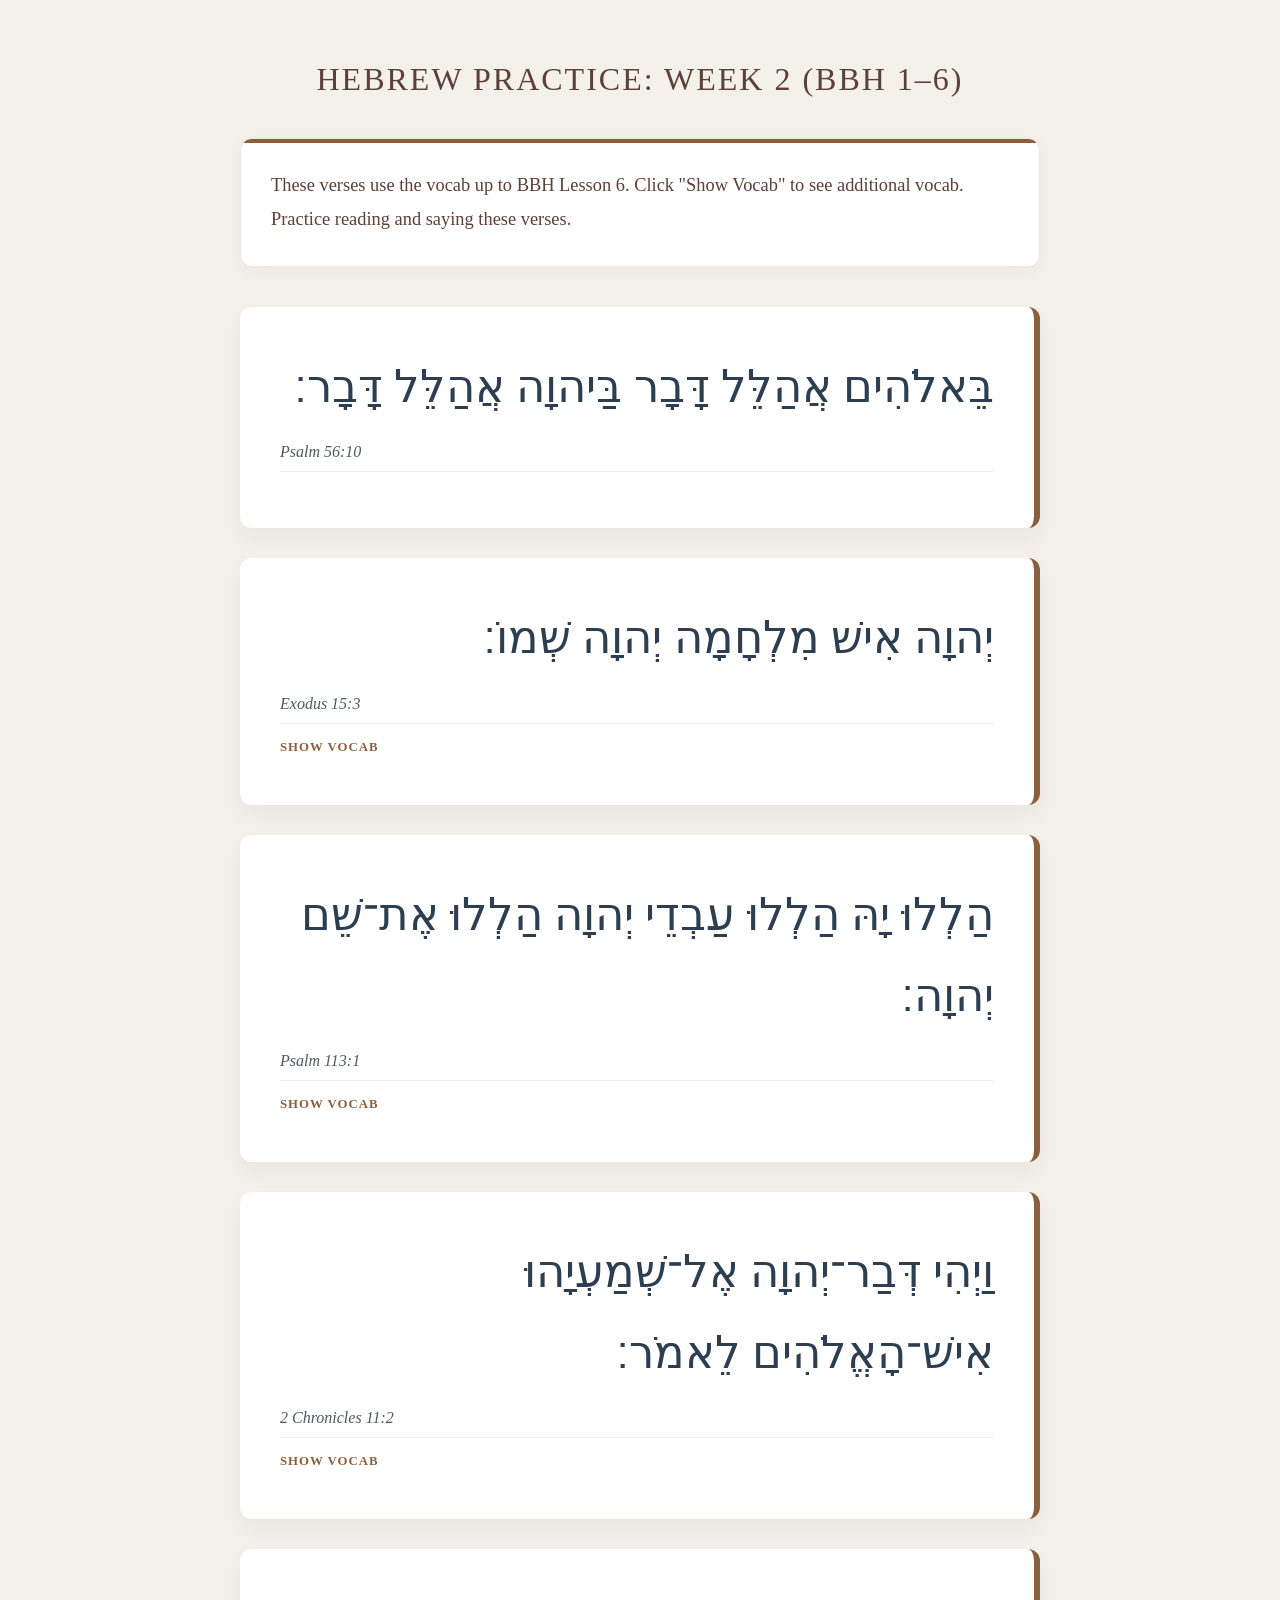
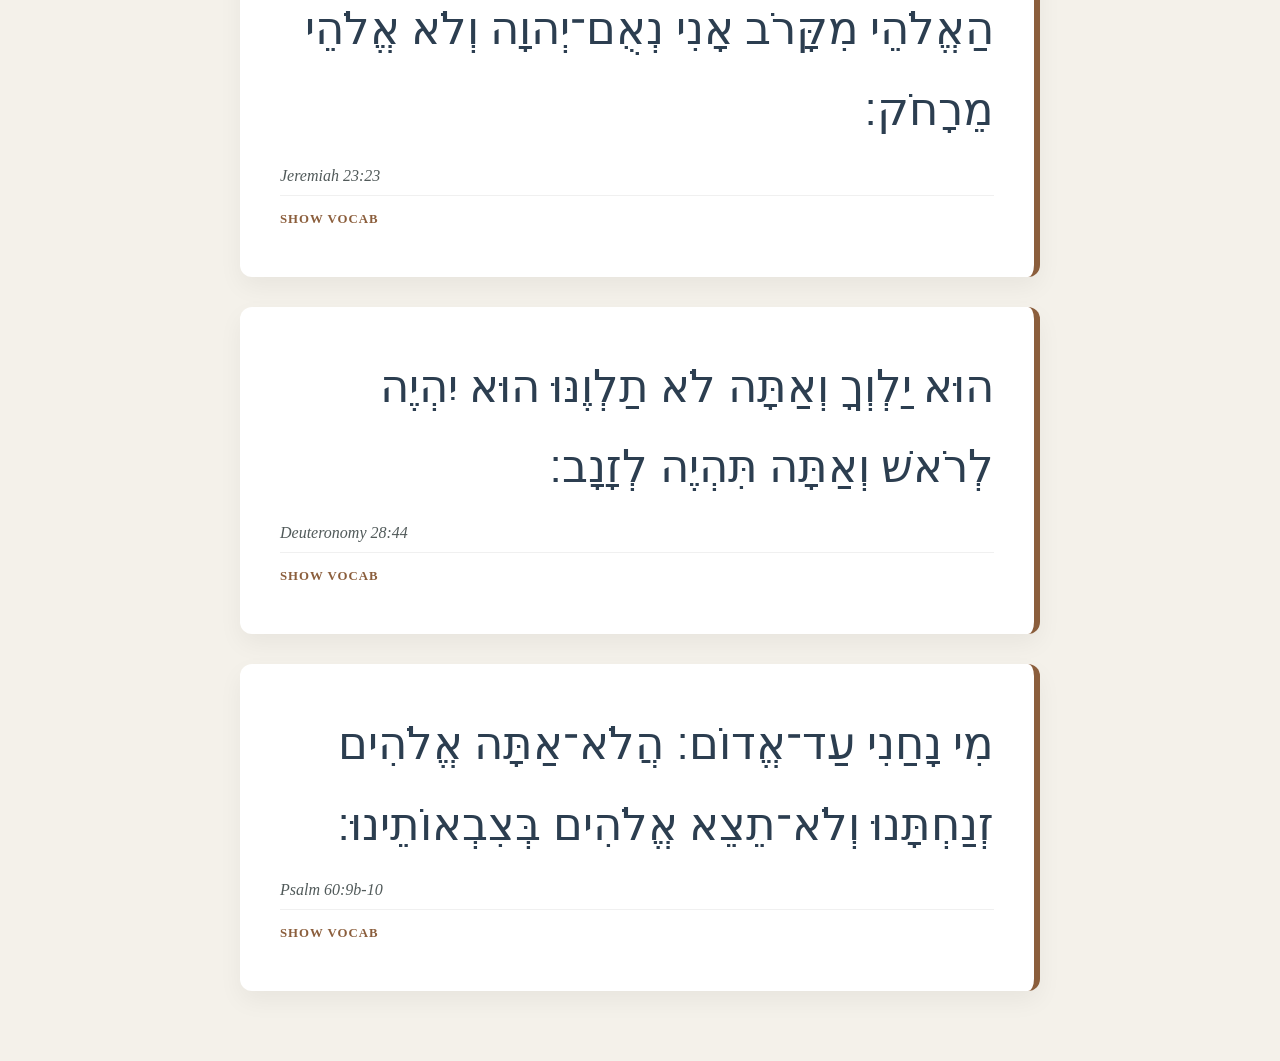
==== week2.html @ e0cbae4c "Add some content up to lesson 11" ====
<!DOCTYPE html>
<html lang="he">

<head>
    <!-- Google tag (gtag.js) -->
    <script async src="https://www.googletagmanager.com/gtag/js?id=G-VQ52LEFGRJ"></script>
    <script>
        window.dataLayer = window.dataLayer || [];
        function gtag() { dataLayer.push(arguments); }
        gtag('js', new Date());

        gtag('config', 'G-VQ52LEFGRJ');
    </script>
    <meta charset="UTF-8">
    <meta name="viewport" content="width=device-width, initial-scale=1.0">
    <title>Hebrew Practice: Week 2</title>
    <link rel="stylesheet" href="style.css">
</head>

<body>

    <h1>Hebrew Practice: Week 2 (BBH 1–6)</h1>

    <div class="intro">
        These verses use the vocab up to BBH Lesson 6. Click "Show
        Vocab" to see additional vocab. Practice reading and saying these verses.
    </div>

    <div class="container">
        <div class="verse-card">
            <span class="text">בֵּאלֹהִים אֲהַלֵּל דָּבָר בַּיהוָה אֲהַלֵּל דָּבָר׃</span>
            <span class="ref">Psalm 56:10</span>
            <!--
            <details>
                <summary>Show Vocab</summary>
                <table class="vocab-table">
                    <tr><td class="hebrew-word">בֵּאלֹהִים</td><td class="meaning">in אֱלֹהִים</td></tr>
                    <tr><td class="hebrew-word">בַּיהוָה</td><td class="meaning">in יהוה</td></tr>
                </table>
            </details>
            -->
            <!--<span class="translation-text">In God, whose word I praise, in the <span class="lord">Lord</span>, whose word I praise,</span>-->
        </div>

        <div class="verse-card">
            <span class="text">יְהוָה אִישׁ מִלְחָמָה יְהוָה שְׁמוֹ׃</span>
            <span class="ref">Exodus 15:3</span>
            <details>
                <summary>Show Vocab</summary>
                <table class="vocab-table">
                    <tr>
                        <td class="hebrew-word">מִלְחָמָה</td>
                        <td class="meaning">of war</td>
                    </tr>
                    <!--<tr><td class="hebrew-word">שְׁמוֹ</td><td class="meaning">his שֵׁם</td></tr>-->
                </table>
            </details>
        </div>

        <div class="verse-card">
            <span class="text">הַלְלוּ יָהּ הַלְלוּ עַבְדֵי יְהוָה הַלְלוּ אֶת־שֵׁם יְהוָה׃</span>
            <span class="ref">Psalm 113:1</span>
            <details>
                <summary>Show Vocab</summary>
                <table class="vocab-table">
                    <tr>
                        <td class="hebrew-word">עַבְדֵי</td>
                        <td class="meaning">servants</td>
                    </tr>
                </table>
            </details>
        </div>

        <div class="verse-card">
            <span class="text">וַיְהִי דְּבַר־יְהוָה אֶל־שְׁמַעְיָהוּ אִישׁ־הָאֱלֹהִים לֵאמֹר׃</span>
            <span class="ref">2 Chronicles 11:2</span>
            <details>
                <summary>Show Vocab</summary>
                <table class="vocab-table">
                    <tr>
                        <td class="hebrew-word">וַיְהִי</td>
                        <td class="meaning">and there was / and it came (from הָיָה)</td>
                    </tr>
                    <tr>
                        <td class="hebrew-word">אֶל</td>
                        <td class="meaning">to</td>
                    </tr>
                    <tr>
                        <td class="hebrew-word">לֵאמֹר</td>
                        <td class="meaning">saying</td>
                    </tr>
                </table>
            </details>
        </div>

        <div class="verse-card">
            <span class="text">הַאֱלֹהֵי מִקָּרֹב אָנִי נְאֻם־יְהוָה וְלֹא אֱלֹהֵי מֵרָחֹק׃</span>
            <span class="ref">Jeremiah 23:23</span>
            <details>
                <summary>Show Vocab</summary>
                <table class="vocab-table">
                    <tr>
                        <td class="hebrew-word">מִקָּרֹב</td>
                        <td class="meaning">nearby</td>
                    </tr>
                    <tr>
                        <td class="hebrew-word">נְאֻם</td>
                        <td class="meaning">declares</td>
                    </tr>
                    <tr>
                        <td class="hebrew-word">מֵרָחֹק</td>
                        <td class="meaning">far away</td>
                    </tr>
                </table>
            </details>
        </div>

        <div class="verse-card">
            <span class="text">הוּא יַלְוְךָ וְאַתָּה לֹא תַלְוֶנּוּ הוּא יִהְיֶה לְרֹאשׁ וְאַתָּה תִּהְיֶה
                לְזָנָב׃</span>
            <span class="ref">Deuteronomy 28:44</span>
            <details>
                <summary>Show Vocab</summary>
                <table class="vocab-table">
                    <tr>
                        <td class="hebrew-word">יַלְוְךָ</td>
                        <td class="meaning">will lend to you</td>
                    </tr>
                    <tr>
                        <td class="hebrew-word">תַלְוֶנּוּ</td>
                        <td class="meaning">will lend to him</td>
                    </tr>
                    <tr>
                        <td class="hebrew-word">יִהְיֶה</td>
                        <td class="meaning">will be (from הָיָה)</td>
                    </tr>
                    <tr>
                        <td class="hebrew-word">לְרֹאשׁ</td>
                        <td class="meaning">the head</td>
                    </tr>
                    <tr>
                        <td class="hebrew-word">לְזָנָב</td>
                        <td class="meaning">the tail</td>
                    </tr>
                </table>
            </details>
        </div>

        <div class="verse-card">
            <span class="text">מִי נָחַנִי עַד־אֱדוֹם׃ הֲלֹא־אַתָּה אֱלֹהִים זְנַחְתָּנוּ וְלֹא־תֵצֵא אֱלֹהִים
                בְּצִבְאוֹתֵינוּ׃</span>
            <span class="ref">Psalm 60:9b-10</span>
            <details>
                <summary>Show Vocab</summary>
                <table class="vocab-table">
                    <tr>
                        <td class="hebrew-word">נָחַנִי</td>
                        <td class="meaning">will lead me</td>
                    </tr>
                    <tr>
                        <td class="hebrew-word">עַד</td>
                        <td class="meaning">into</td>
                    </tr>
                    <tr>
                        <td class="hebrew-word">זְנַחְתָּנוּ</td>
                        <td class="meaning">(you) have rejected us</td>
                    </tr>
                    <tr>
                        <td class="hebrew-word">תֵצֵא</td>
                        <td class="meaning">goes out</td>
                    </tr>
                    <tr>
                        <td class="hebrew-word">בְּצִבְאוֹתֵינוּ</td>
                        <td class="meaning">with our armies</td>
                    </tr>
                </table>
            </details>
        </div>

        <!--
        <div class="verse-card">
            <span class="text">שְׁמַע יִשְׂרָאֵל יְהוָה אֱלֹהֵינוּ יְהוָה אֶחָד׃</span>
            <span class="ref">Deuteronomy 6:4</span>
            <details>
                <summary>Show Vocab</summary>
                <table class="vocab-table">
                    <tr><td class="hebrew-word">שְׁמַע</td><td class="meaning">hear</td></tr>
                    <tr><td class="hebrew-word">אֱלֹהֵינוּ</td><td class="meaning">our אֱלֹהִים</td></tr>
                    <tr><td class="hebrew-word">אֶחָד</td><td class="meaning">one</td></tr>
                </table>
            </details>
        </div>

        <div class="verse-card">
            <span class="text">וַיְהִי דְּבַר־יְהוָה אֶל־יִרְמְיָהוּ לֵאמֹר׃</span>
            <span class="ref">Jeremiah 29:30</span>
            <details>
                <summary>Show Vocab</summary>
                <table class="vocab-table">
                    <tr><td class="hebrew-word">וַיְהִי</td><td class="meaning">and there was / and it came (related to הָיָה)</td></tr>
                    <tr><td class="hebrew-word">אֶל</td><td class="meaning">to</td></tr>
                    <tr><td class="hebrew-word">לֵאמֹר</td><td class="meaning">saying</td></tr>
                </table>
            </details>
        </div>

        <div class="verse-card">
            <span class="text">וַיְהִי־אִישׁ מֵהַר־אֶפְרָיִם וּשְׁמוֹ מִיכָיְהוּ׃</span>
            <span class="ref">Judges 17:1</span>
            <details>
                <summary>Show Vocab</summary>
                <table class="vocab-table">
                    <tr><td class="hebrew-word">וַיְהִי</td><td class="meaning">and there was / and it came (from הָיָה)</td></tr>
                    <tr><td class="hebrew-word">מֵהַר</td><td class="meaning">from mount</td></tr>
                    <tr><td class="hebrew-word">וּשְׁמוֹ</td><td class="meaning">whose שֵׁם</td></tr>
                </table>
            </details>
        </div>

        <div class="verse-card">
            <span class="text">וַיְהִי־נַעַר מִבֵּית לֶחֶם יְהוּדָה מִמִּשְׁפַּחַת יְהוּדָה וְהוּא לֵוִי וְהוּא גָר־שָׁם׃</span>
            <span class="ref">Judges 17:7</span>
            <details>
                <summary>Show Vocab</summary>
                <table class="vocab-table">
                    <tr><td class="hebrew-word">וַיְהִי</td><td class="meaning">and there was / and it came (from הָיָה)</td></tr>
                    <tr><td class="hebrew-word">מִבֵּית לֶחֶם</td><td class="meaning">from בֵּית לֶחֶם</td></tr>
                    <tr><td class="hebrew-word">מִמִּשְׁפַּחַת</td><td class="meaning">from the family</td></tr>
                    <tr><td class="hebrew-word">גָר</td><td class="meaning">sojourned</td></tr>
                    <tr><td class="hebrew-word">שָׁם</td><td class="meaning">there</td></tr>
                </table>
            </details>
        </div>
    </div>
    -->

</body>

</html>
---- style.css ----
* {
    box-sizing: border-box;
}

body {
    background-color: #f4f1ea;
    margin: 0;
    padding: 40px 20px;
    font-family: 'SBL Hebrew', 'Times New Roman', serif;
    display: flex;
    flex-direction: column;
    align-items: center;
}

h1 {
    color: #5d4037;
    font-weight: 300;
    margin-bottom: 40px;
    text-transform: uppercase;
    letter-spacing: 2px;
}

.intro {
    max-width: 800px;
    width: 100%;
    margin-bottom: 40px;
    padding: 30px;
    background: white;
    border-radius: 12px;
    box-shadow: 0 4px 20px rgba(0, 0, 0, 0.04);
    color: #5d4037;
    line-height: 1.8;
    font-size: 1.15rem;
    border: 1px solid rgba(139, 94, 60, 0.15);
    position: relative;
    overflow: hidden;
}

.intro::before {
    content: '';
    position: absolute;
    top: 0;
    left: 0;
    right: 0;
    height: 4px;
    background: #8b5e3c;
}

.container {
    max-width: 800px;
    width: 100%;
}

.verse-card {
    background: white;
    padding: 2.5rem;
    border-radius: 12px;
    box-shadow: 0 10px 25px rgba(0, 0, 0, 0.05);
    margin-bottom: 30px;
    border-right: 6px solid #8b5e3c;
    /* Moved to right for RTL flow */
    transition: transform 0.2s ease;
    width: 100%;
}

.verse-card:hover {
    transform: translateY(-5px);
}

.text {
    display: block;
    direction: rtl;
    font-size: 2.8rem;
    color: #2c3e50;
    line-height: 1.8;
    margin-bottom: 1rem;
    text-align: right;
}

.ref {
    display: block;
    font-size: 1rem;
    color: #515a5a;
    font-style: italic;
    margin-bottom: 1rem;
    text-align: left;
    border-bottom: 1px solid #f0f0f0;
    padding-bottom: 10px;
}

details {
    margin-top: 15px;
}

summary {
    list-style: none;
    font-size: 0.8rem;
    color: #8b5e3c;
    cursor: pointer;
    text-transform: uppercase;
    font-weight: bold;
    letter-spacing: 1px;
    margin-bottom: 10px;
}

.translation-text {
    display: block;
    font-size: 1.2rem;
    color: #5d4037;
    background: #fff9f0;
    padding: 15px;
    border-radius: 6px;
    margin-bottom: 15px;
    font-family: 'Georgia', serif;
}

/* Vocabulary Table */
.vocab-table {
    width: 100%;
    border-collapse: collapse;
    margin-top: 10px;
    /* direction: rtl; /* Align table content to the right */
}

.vocab-table td {
    padding: 8px;
    border-bottom: 1px solid #f9f9f9;
}

.vocab-table .hebrew-word {
    color: #2c3e50;
    font-size: 2rem;
    width: 30%;
}

.vocab-table .meaning {
    color: #515a5a;
    text-align: left;
    /* Keep English left-aligned */
    font-size: 1.2rem;
    direction: ltr;
}

.lord {
    font-variant: small-caps;
}

/* Mobile Optimizations */
@media (max-width: 600px) {
    body {
        padding: 20px 15px;
        /* Less space around the edges */
    }

    h1 {
        font-size: 1.2rem;
        /* Shrink the header so it doesn't take up half the screen */
    }

    .verse-card {
        padding: 1.5rem 1rem;
        /* More room for the text inside the card */
    }

    .intro {
        font-size: 1rem;
        padding: 16px;
        margin-bottom: 25px;
    }

    .text {
        font-size: 2.5rem;
        line-height: 1.5;
    }

    .translation-text {
        font-size: 1.3rem;
        /* Larger translation for easy reading while walking/commuting */
    }
}
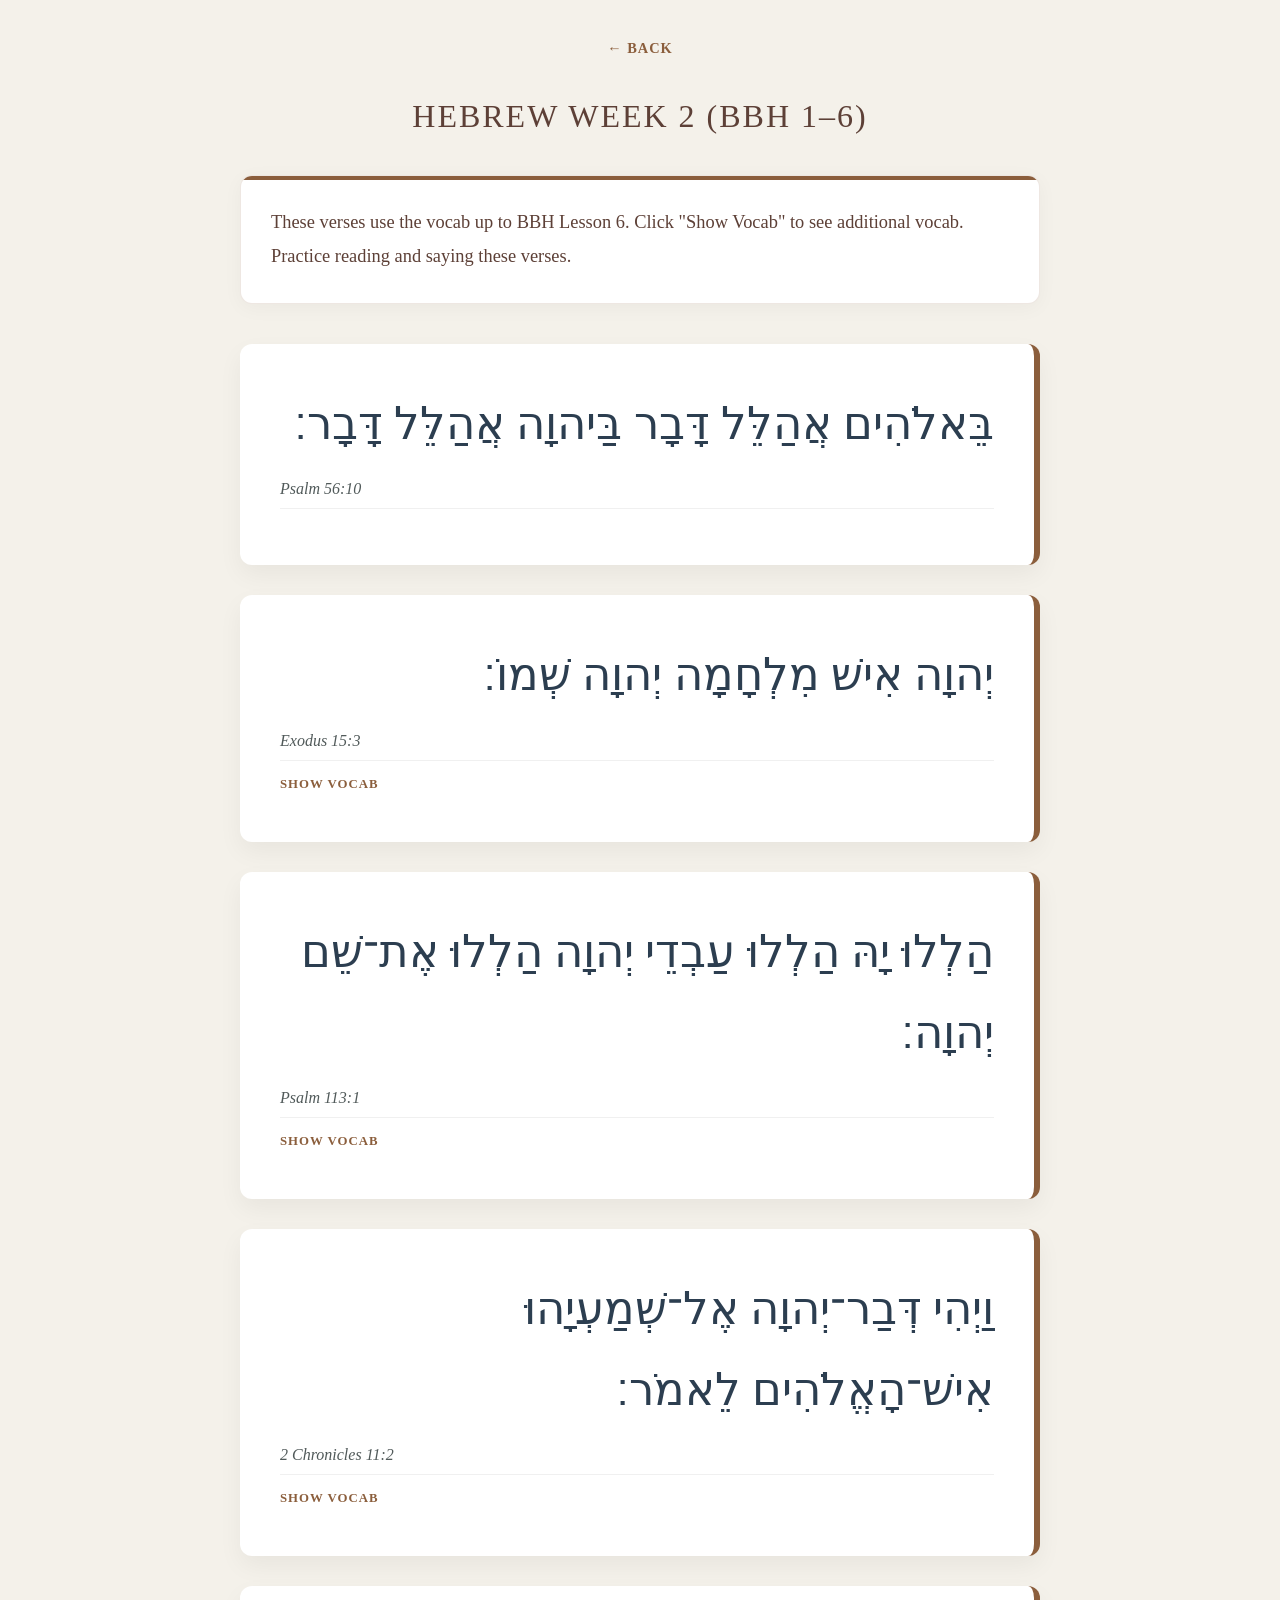
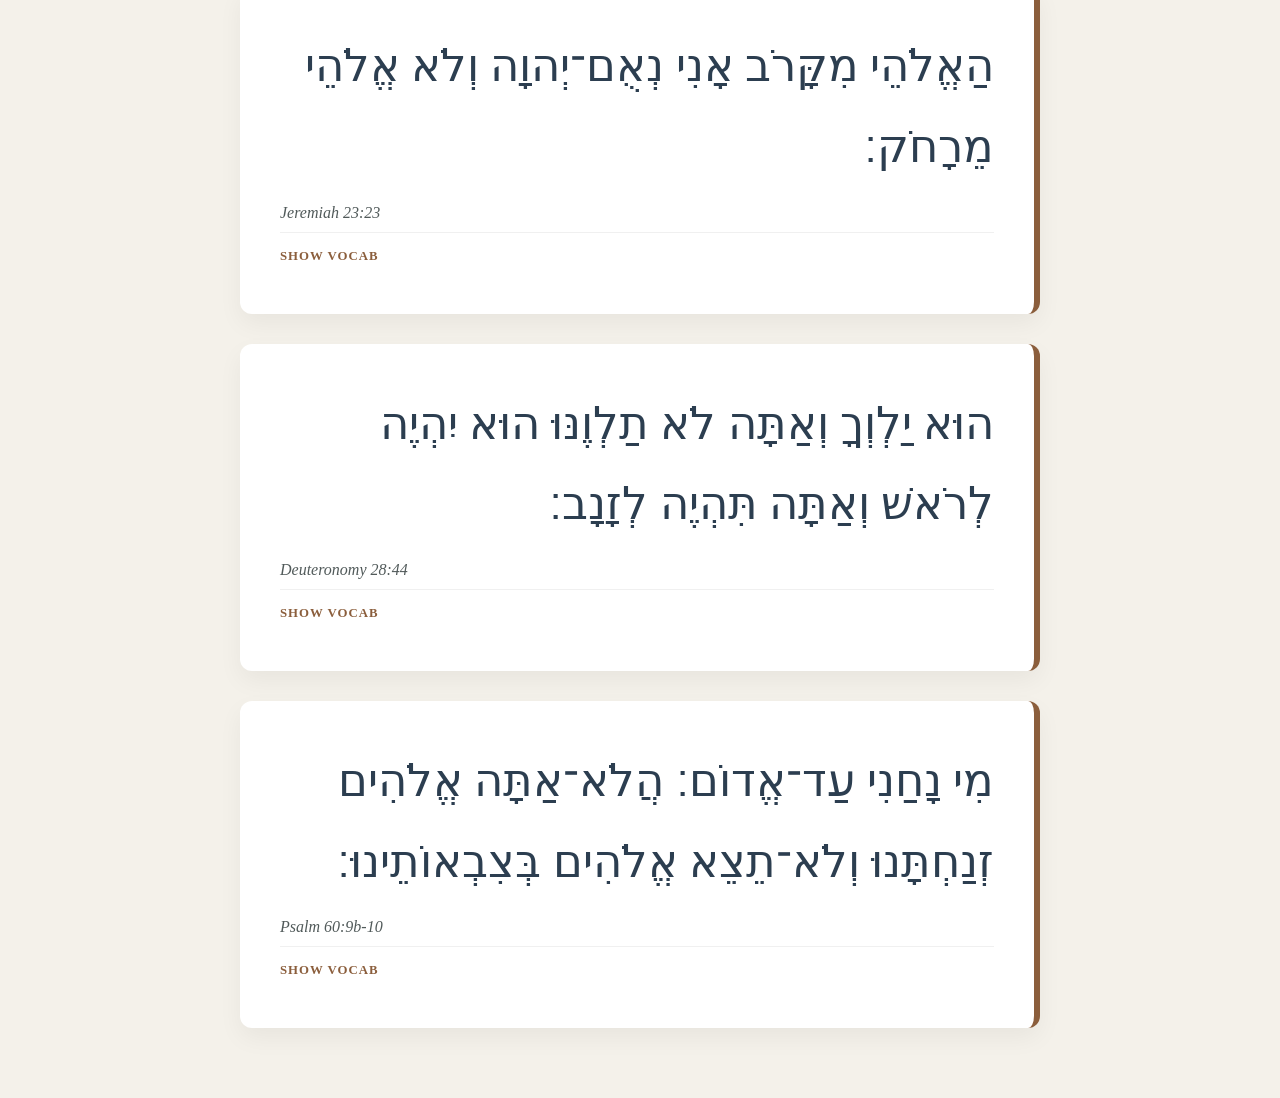
==== commit 0b0892dc: "Style & nav changes" ====
--- a/week2.html
+++ b/week2.html
@@ -19,7 +19,9 @@
 
 <body>
 
-    <h1>Hebrew Practice: Week 2 (BBH 1–6)</h1>
+    <a href="index.html" class="back-link">← Back</a>
+
+    <h1>Hebrew Week 2 (BBH 1–6)</h1>
 
     <div class="intro">
         These verses use the vocab up to BBH Lesson 6. Click "Show
@@ -29,7 +31,8 @@
     <div class="container">
         <div class="verse-card">
             <span class="text">בֵּאלֹהִים אֲהַלֵּל דָּבָר בַּיהוָה אֲהַלֵּל דָּבָר׃</span>
-            <span class="ref">Psalm 56:10</span>
+            <a href="https://www.biblegateway.com/passage/?search=Psalm+56%3A10&version=ESV" target="_blank"
+                class="ref">Psalm 56:10</a>
             <!--
             <details>
                 <summary>Show Vocab</summary>
@@ -44,7 +47,8 @@
 
         <div class="verse-card">
             <span class="text">יְהוָה אִישׁ מִלְחָמָה יְהוָה שְׁמוֹ׃</span>
-            <span class="ref">Exodus 15:3</span>
+            <a href="https://www.biblegateway.com/passage/?search=Exodus+15%3A3&version=ESV" target="_blank"
+                class="ref">Exodus 15:3</a>
             <details>
                 <summary>Show Vocab</summary>
                 <table class="vocab-table">
@@ -59,7 +63,8 @@
 
         <div class="verse-card">
             <span class="text">הַלְלוּ יָהּ הַלְלוּ עַבְדֵי יְהוָה הַלְלוּ אֶת־שֵׁם יְהוָה׃</span>
-            <span class="ref">Psalm 113:1</span>
+            <a href="https://www.biblegateway.com/passage/?search=Psalm+113%3A1&version=ESV" target="_blank"
+                class="ref">Psalm 113:1</a>
             <details>
                 <summary>Show Vocab</summary>
                 <table class="vocab-table">
@@ -73,7 +78,8 @@
 
         <div class="verse-card">
             <span class="text">וַיְהִי דְּבַר־יְהוָה אֶל־שְׁמַעְיָהוּ אִישׁ־הָאֱלֹהִים לֵאמֹר׃</span>
-            <span class="ref">2 Chronicles 11:2</span>
+            <a href="https://www.biblegateway.com/passage/?search=2+Chronicles+11%3A2&version=ESV" target="_blank"
+                class="ref">2 Chronicles 11:2</a>
             <details>
                 <summary>Show Vocab</summary>
                 <table class="vocab-table">
@@ -95,7 +101,8 @@
 
         <div class="verse-card">
             <span class="text">הַאֱלֹהֵי מִקָּרֹב אָנִי נְאֻם־יְהוָה וְלֹא אֱלֹהֵי מֵרָחֹק׃</span>
-            <span class="ref">Jeremiah 23:23</span>
+            <a href="https://www.biblegateway.com/passage/?search=Jeremiah+23%3A23&version=ESV" target="_blank"
+                class="ref">Jeremiah 23:23</a>
             <details>
                 <summary>Show Vocab</summary>
                 <table class="vocab-table">
@@ -118,7 +125,8 @@
         <div class="verse-card">
             <span class="text">הוּא יַלְוְךָ וְאַתָּה לֹא תַלְוֶנּוּ הוּא יִהְיֶה לְרֹאשׁ וְאַתָּה תִּהְיֶה
                 לְזָנָב׃</span>
-            <span class="ref">Deuteronomy 28:44</span>
+            <a href="https://www.biblegateway.com/passage/?search=Deuteronomy+28%3A44&version=ESV" target="_blank"
+                class="ref">Deuteronomy 28:44</a>
             <details>
                 <summary>Show Vocab</summary>
                 <table class="vocab-table">
@@ -149,7 +157,8 @@
         <div class="verse-card">
             <span class="text">מִי נָחַנִי עַד־אֱדוֹם׃ הֲלֹא־אַתָּה אֱלֹהִים זְנַחְתָּנוּ וְלֹא־תֵצֵא אֱלֹהִים
                 בְּצִבְאוֹתֵינוּ׃</span>
-            <span class="ref">Psalm 60:9b-10</span>
+            <a href="https://www.biblegateway.com/passage/?search=Psalm+60%3A9-10&version=ESV" target="_blank"
+                class="ref">Psalm 60:9b-10</a>
             <details>
                 <summary>Show Vocab</summary>
                 <table class="vocab-table">
--- a/style.css
+++ b/style.css
@@ -1,5 +1,10 @@
 * {
     box-sizing: border-box;
+}
+
+a {
+    text-decoration: none;
+    color: inherit;
 }
 
 body {
@@ -18,6 +23,21 @@
     margin-bottom: 40px;
     text-transform: uppercase;
     letter-spacing: 2px;
+}
+
+.back-link {
+    display: inline-block;
+    margin-bottom: 20px;
+    font-size: 0.9rem;
+    color: #8b5e3c;
+    text-transform: uppercase;
+    font-weight: bold;
+    letter-spacing: 1px;
+    transition: transform 0.2s ease;
+}
+
+.back-link:hover {
+    transform: translateX(-5px);
 }
 
 .intro {
@@ -86,6 +106,12 @@
     text-align: left;
     border-bottom: 1px solid #f0f0f0;
     padding-bottom: 10px;
+    text-decoration: none;
+    transition: color 0.2s ease;
+}
+
+.ref:hover {
+    color: #8b5e3c;
 }
 
 details {
